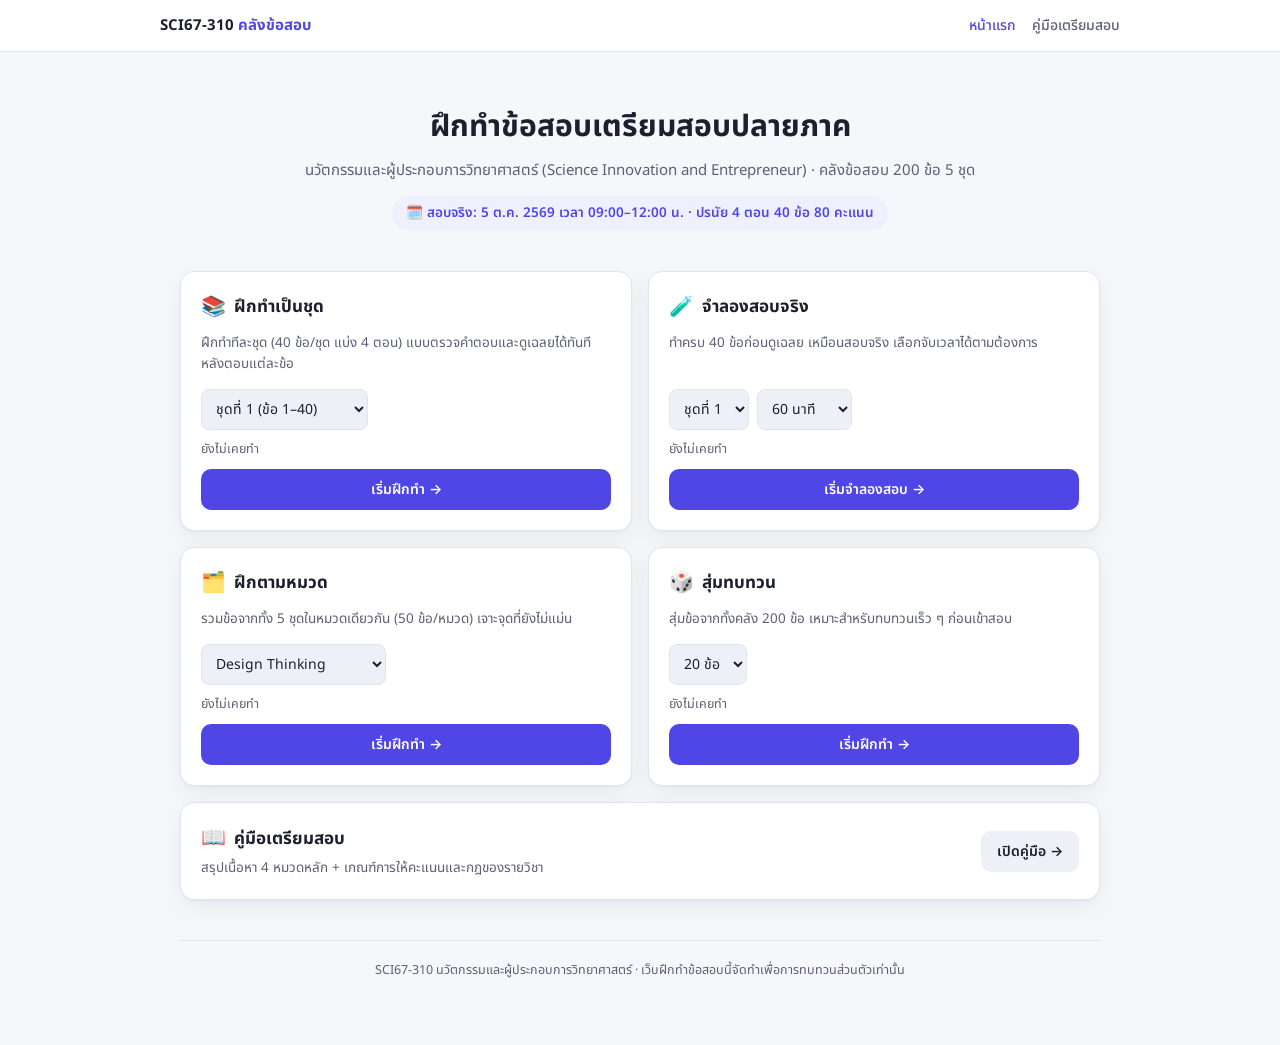
==== index.html @ 2378a569 "Add exam practice website for SCI67-310 Static HTML/CSS/JS site over the 200-question exam bank (5 s" ====
<!DOCTYPE html>
<html lang="th">
<head>
<meta charset="UTF-8">
<meta name="viewport" content="width=device-width, initial-scale=1.0">
<title>คลังข้อสอบ SCI67-310</title>
<meta name="description" content="เว็บฝึกทำข้อสอบเตรียมสอบปลายภาค SCI67-310 นวัตกรรมและผู้ประกอบการวิทยาศาสตร์ 200 ข้อ 5 ชุด พร้อมเฉลย คู่มือ และ hint">
<link rel="stylesheet" href="assets/css/styles.css">
</head>
<body>

<div class="topbar">
  <div class="topbar-inner">
    <div class="brand">SCI67-310 <span>คลังข้อสอบ</span></div>
    <div class="nav-links">
      <a href="index.html" class="active">หน้าแรก</a>
      <a href="guide.html">คู่มือเตรียมสอบ</a>
    </div>
  </div>
</div>

<div class="container">

  <div class="hero">
    <h1>ฝึกทำข้อสอบเตรียมสอบปลายภาค</h1>
    <p>นวัตกรรมและผู้ประกอบการวิทยาศาสตร์ (Science Innovation and Entrepreneur) · คลังข้อสอบ 200 ข้อ 5 ชุด</p>
    <div class="exam-date-chip">🗓️ สอบจริง: 5 ต.ค. 2569 เวลา 09:00–12:00 น. · ปรนัย 4 ตอน 40 ข้อ 80 คะแนน</div>
  </div>

  <div class="grid" style="margin-top: 32px;">

    <div class="card">
      <h2><span class="icon">📚</span> ฝึกทำเป็นชุด</h2>
      <p class="desc">ฝึกทำทีละชุด (40 ข้อ/ชุด แบ่ง 4 ตอน) แบบตรวจคำตอบและดูเฉลยได้ทันทีหลังตอบแต่ละข้อ</p>
      <div class="field-row">
        <select id="set-select">
          <option value="1">ชุดที่ 1 (ข้อ 1–40)</option>
          <option value="2">ชุดที่ 2 (ข้อ 41–80)</option>
          <option value="3">ชุดที่ 3 (ข้อ 81–120)</option>
          <option value="4">ชุดที่ 4 (ข้อ 121–160)</option>
          <option value="5">ชุดที่ 5 (ข้อ 161–200)</option>
        </select>
      </div>
      <div class="last-result" id="result-practice-set"></div>
      <button class="btn btn-primary btn-block" id="btn-practice-set">เริ่มฝึกทำ →</button>
    </div>

    <div class="card">
      <h2><span class="icon">🧪</span> จำลองสอบจริง</h2>
      <p class="desc">ทำครบ 40 ข้อก่อนดูเฉลย เหมือนสอบจริง เลือกจับเวลาได้ตามต้องการ</p>
      <div class="field-row">
        <select id="mock-set-select">
          <option value="1">ชุดที่ 1</option>
          <option value="2">ชุดที่ 2</option>
          <option value="3">ชุดที่ 3</option>
          <option value="4">ชุดที่ 4</option>
          <option value="5">ชุดที่ 5</option>
        </select>
        <select id="mock-timer-select">
          <option value="0">ไม่จับเวลา</option>
          <option value="40">40 นาที</option>
          <option value="60" selected>60 นาที</option>
          <option value="90">90 นาที</option>
        </select>
      </div>
      <div class="last-result" id="result-mock-set"></div>
      <button class="btn btn-primary btn-block" id="btn-mock-set">เริ่มจำลองสอบ →</button>
    </div>

    <div class="card">
      <h2><span class="icon">🗂️</span> ฝึกตามหมวด</h2>
      <p class="desc">รวมข้อจากทั้ง 5 ชุดในหมวดเดียวกัน (50 ข้อ/หมวด) เจาะจุดที่ยังไม่แม่น</p>
      <div class="field-row">
        <select id="part-select">
          <option value="design-thinking">Design Thinking</option>
          <option value="bmc">BMC &amp; Market Sizing</option>
          <option value="ip-patent">IP &amp; Patent Search</option>
          <option value="pitch">Pitch Deck &amp; Strategy</option>
        </select>
      </div>
      <div class="last-result" id="result-practice-part"></div>
      <button class="btn btn-primary btn-block" id="btn-practice-part">เริ่มฝึกทำ →</button>
    </div>

    <div class="card">
      <h2><span class="icon">🎲</span> สุ่มทบทวน</h2>
      <p class="desc">สุ่มข้อจากทั้งคลัง 200 ข้อ เหมาะสำหรับทบทวนเร็ว ๆ ก่อนเข้าสอบ</p>
      <div class="field-row">
        <select id="random-count-select">
          <option value="10">10 ข้อ</option>
          <option value="20" selected>20 ข้อ</option>
          <option value="30">30 ข้อ</option>
          <option value="50">50 ข้อ</option>
        </select>
      </div>
      <div class="last-result" id="result-practice-random"></div>
      <button class="btn btn-primary btn-block" id="btn-practice-random">เริ่มฝึกทำ →</button>
    </div>

  </div>

  <div class="card" style="margin-top: 16px; flex-direction: row; align-items: center; justify-content: space-between;">
    <div>
      <h2 style="margin-bottom:4px;"><span class="icon">📖</span> คู่มือเตรียมสอบ</h2>
      <p class="desc" style="margin:0;">สรุปเนื้อหา 4 หมวดหลัก + เกณฑ์การให้คะแนนและกฎของรายวิชา</p>
    </div>
    <a href="guide.html" class="btn btn-ghost">เปิดคู่มือ →</a>
  </div>

  <footer class="site-footer">
    SCI67-310 นวัตกรรมและผู้ประกอบการวิทยาศาสตร์ · เว็บฝึกทำข้อสอบนี้จัดทำเพื่อการทบทวนส่วนตัวเท่านั้น
  </footer>

</div>

<script src="assets/js/app.js"></script>
<script>
function renderLastResult(elId, key, label) {
  const el = document.getElementById(elId);
  const r = App.loadResult(key);
  if (!r) { el.textContent = 'ยังไม่เคยทำ' + (label ? ' ' + label : ''); return; }
  el.innerHTML = `ล่าสุด: <b>${r.correct}/${r.total}</b> (${r.pct}%) · ${App.formatDate(r.savedAt)}`;
}

renderLastResult('result-practice-set', 'practice:set:' + document.getElementById('set-select').value);
renderLastResult('result-mock-set', 'mock:set:' + document.getElementById('mock-set-select').value);
renderLastResult('result-practice-part', 'practice:part:' + document.getElementById('part-select').value);
renderLastResult('result-practice-random', 'practice:random');

document.getElementById('set-select').addEventListener('change', (e) => {
  renderLastResult('result-practice-set', 'practice:set:' + e.target.value);
});
document.getElementById('mock-set-select').addEventListener('change', (e) => {
  renderLastResult('result-mock-set', 'mock:set:' + e.target.value);
});
document.getElementById('part-select').addEventListener('change', (e) => {
  renderLastResult('result-practice-part', 'practice:part:' + e.target.value);
});

document.getElementById('btn-practice-set').addEventListener('click', () => {
  const set = document.getElementById('set-select').value;
  window.location.href = `quiz.html?mode=practice&set=${set}`;
});

document.getElementById('btn-mock-set').addEventListener('click', () => {
  const set = document.getElementById('mock-set-select').value;
  const timer = document.getElementById('mock-timer-select').value;
  window.location.href = `quiz.html?mode=mock&set=${set}&timer=${timer}`;
});

document.getElementById('btn-practice-part').addEventListener('click', () => {
  const part = document.getElementById('part-select').value;
  window.location.href = `quiz.html?mode=practice&part=${part}`;
});

document.getElementById('btn-practice-random').addEventListener('click', () => {
  const count = document.getElementById('random-count-select').value;
  window.location.href = `quiz.html?mode=practice&random=${count}`;
});
</script>

</body>
</html>
---- assets/css/styles.css ----
@import url('https://fonts.googleapis.com/css2?family=Noto+Sans+Thai:wght@400;500;600;700&family=Inter:wght@400;500;600;700&display=swap');

:root {
  --bg: #f6f7fb;
  --surface: #ffffff;
  --surface-2: #eef0f7;
  --border: #e1e4ee;
  --text: #1b1f2e;
  --text-dim: #5b6072;
  --primary: #4f46e5;
  --primary-dim: #eef1fd;
  --primary-text: #ffffff;
  --accent: #d97706;
  --good: #16a34a;
  --good-bg: #e9f8ef;
  --bad: #dc2626;
  --bad-bg: #fdecec;
  --radius: 14px;
  --shadow: 0 1px 2px rgba(20, 24, 40, 0.04), 0 8px 24px rgba(20, 24, 40, 0.06);
  color-scheme: light dark;
}

@media (prefers-color-scheme: dark) {
  :root:not([data-theme="light"]) {
    --bg: #14151f;
    --surface: #1c1e2b;
    --surface-2: #242737;
    --border: #323548;
    --text: #eef0f7;
    --text-dim: #9ea4bb;
    --primary: #818cf8;
    --primary-dim: #262a45;
    --primary-text: #141522;
    --accent: #f0a93c;
    --good: #4ade80;
    --good-bg: #16331f;
    --bad: #f87171;
    --bad-bg: #3a1a1a;
    --shadow: 0 1px 2px rgba(0, 0, 0, 0.3), 0 8px 24px rgba(0, 0, 0, 0.35);
  }
}

:root[data-theme="dark"] {
  --bg: #14151f;
  --surface: #1c1e2b;
  --surface-2: #242737;
  --border: #323548;
  --text: #eef0f7;
  --text-dim: #9ea4bb;
  --primary: #818cf8;
  --primary-dim: #262a45;
  --primary-text: #141522;
  --accent: #f0a93c;
  --good: #4ade80;
  --good-bg: #16331f;
  --bad: #f87171;
  --bad-bg: #3a1a1a;
  --shadow: 0 1px 2px rgba(0, 0, 0, 0.3), 0 8px 24px rgba(0, 0, 0, 0.35);
}

* { box-sizing: border-box; }

[hidden] { display: none !important; }

html, body {
  margin: 0;
  padding: 0;
  background: var(--bg);
  color: var(--text);
  font-family: 'Noto Sans Thai', 'Inter', -apple-system, BlinkMacSystemFont, sans-serif;
  font-size: 16px;
  line-height: 1.55;
}

a { color: var(--primary); text-decoration: none; }
a:hover { text-decoration: underline; }

.container {
  max-width: 960px;
  margin: 0 auto;
  padding: 24px 20px 64px;
}

.topbar {
  display: flex;
  align-items: center;
  justify-content: space-between;
  gap: 12px;
  padding: 14px 20px;
  border-bottom: 1px solid var(--border);
  background: var(--surface);
  position: sticky;
  top: 0;
  z-index: 10;
}

.topbar-inner {
  max-width: 960px;
  margin: 0 auto;
  width: 100%;
  display: flex;
  align-items: center;
  justify-content: space-between;
  gap: 12px;
}

.brand {
  font-weight: 700;
  font-size: 15px;
  color: var(--text);
}
.brand span { color: var(--primary); }

.nav-links {
  display: flex;
  gap: 16px;
  font-size: 14px;
  font-weight: 500;
}
.nav-links a { color: var(--text-dim); }
.nav-links a.active { color: var(--primary); }

.hero {
  text-align: center;
  padding: 28px 0 8px;
}
.hero h1 {
  font-size: clamp(22px, 4vw, 30px);
  margin: 0 0 8px;
}
.hero p {
  color: var(--text-dim);
  margin: 0;
  font-size: 15px;
}
.exam-date-chip {
  display: inline-flex;
  align-items: center;
  gap: 6px;
  margin-top: 14px;
  padding: 7px 14px;
  border-radius: 999px;
  background: var(--primary-dim);
  color: var(--primary);
  font-weight: 600;
  font-size: 13.5px;
}

.grid {
  display: grid;
  grid-template-columns: repeat(2, 1fr);
  gap: 16px;
  margin-top: 24px;
}
@media (max-width: 640px) {
  .grid { grid-template-columns: 1fr; }
}

.card {
  background: var(--surface);
  border: 1px solid var(--border);
  border-radius: var(--radius);
  padding: 20px;
  box-shadow: var(--shadow);
  display: flex;
  flex-direction: column;
  gap: 10px;
}
.card h2 {
  margin: 0;
  font-size: 17px;
  display: flex;
  align-items: center;
  gap: 8px;
}
.card .icon {
  font-size: 20px;
}
.card p.desc {
  margin: 0;
  color: var(--text-dim);
  font-size: 13.5px;
  flex: 1;
}

.field-row {
  display: flex;
  flex-wrap: wrap;
  gap: 8px;
  margin-top: 4px;
}

select, button, input[type="number"] {
  font-family: inherit;
  font-size: 14px;
}

select {
  padding: 8px 10px;
  border-radius: 8px;
  border: 1px solid var(--border);
  background: var(--surface-2);
  color: var(--text);
}

.btn {
  display: inline-flex;
  align-items: center;
  justify-content: center;
  gap: 6px;
  padding: 10px 16px;
  border-radius: 10px;
  border: none;
  font-weight: 600;
  font-size: 14px;
  cursor: pointer;
  transition: transform 0.05s ease, opacity 0.15s ease;
}
.btn:active { transform: scale(0.98); }
.btn-primary { background: var(--primary); color: var(--primary-text); }
.btn-primary:hover { opacity: 0.92; }
.btn-ghost { background: var(--surface-2); color: var(--text); }
.btn-ghost:hover { opacity: 0.85; }
.btn:disabled { opacity: 0.45; cursor: not-allowed; }
.btn-block { width: 100%; margin-top: auto; }

.badge {
  display: inline-flex;
  align-items: center;
  padding: 3px 10px;
  border-radius: 999px;
  font-size: 12px;
  font-weight: 600;
  background: var(--primary-dim);
  color: var(--primary);
}

.last-result {
  font-size: 12.5px;
  color: var(--text-dim);
}
.last-result b { color: var(--text); }

footer.site-footer {
  text-align: center;
  color: var(--text-dim);
  font-size: 12.5px;
  margin-top: 40px;
  padding-top: 20px;
  border-top: 1px solid var(--border);
}

/* ---------- Quiz page ---------- */

.quiz-topbar {
  display: flex;
  align-items: center;
  gap: 14px;
  flex-wrap: wrap;
}
.progress-track {
  flex: 1;
  height: 8px;
  border-radius: 999px;
  background: var(--surface-2);
  overflow: hidden;
  min-width: 120px;
}
.progress-fill {
  height: 100%;
  background: var(--primary);
  border-radius: 999px;
  transition: width 0.25s ease;
}
.progress-label {
  font-size: 13px;
  color: var(--text-dim);
  white-space: nowrap;
}
.timer {
  font-weight: 700;
  font-size: 14px;
  padding: 5px 10px;
  border-radius: 8px;
  background: var(--surface-2);
}
.timer.low { color: var(--bad); background: var(--bad-bg); }

.question-card {
  background: var(--surface);
  border: 1px solid var(--border);
  border-radius: var(--radius);
  padding: 24px;
  margin-top: 20px;
  box-shadow: var(--shadow);
}
.q-meta {
  display: flex;
  justify-content: space-between;
  align-items: center;
  margin-bottom: 14px;
  flex-wrap: wrap;
  gap: 8px;
}
.q-en {
  font-size: 17px;
  font-weight: 600;
  margin: 0 0 6px;
}
.q-th {
  font-size: 14.5px;
  color: var(--text-dim);
  margin: 0 0 18px;
  font-style: italic;
}

.options {
  display: flex;
  flex-direction: column;
  gap: 10px;
}
.option {
  display: flex;
  align-items: flex-start;
  gap: 12px;
  padding: 13px 14px;
  border: 1.5px solid var(--border);
  border-radius: 10px;
  cursor: pointer;
  background: var(--surface);
  transition: border-color 0.12s ease, background 0.12s ease;
}
.option:hover { border-color: var(--primary); }
.option .opt-key {
  flex-shrink: 0;
  width: 26px;
  height: 26px;
  border-radius: 50%;
  background: var(--surface-2);
  display: flex;
  align-items: center;
  justify-content: center;
  font-weight: 700;
  font-size: 13px;
}
.option .opt-text .opt-en { font-size: 14.5px; }
.option .opt-text .opt-th { font-size: 12.5px; color: var(--text-dim); margin-top: 2px; }
.option.selected { border-color: var(--primary); background: var(--primary-dim); }
.option.selected .opt-key { background: var(--primary); color: var(--primary-text); }
.option.correct { border-color: var(--good); background: var(--good-bg); }
.option.correct .opt-key { background: var(--good); color: #fff; }
.option.incorrect { border-color: var(--bad); background: var(--bad-bg); }
.option.incorrect .opt-key { background: var(--bad); color: #fff; }
.option.disabled { cursor: default; }

.aux-row {
  display: flex;
  gap: 10px;
  margin-top: 16px;
  flex-wrap: wrap;
  align-items: center;
}

.hint-box {
  margin-top: 12px;
  padding: 12px 14px;
  border-radius: 10px;
  background: var(--primary-dim);
  color: var(--text);
  font-size: 13.5px;
  display: flex;
  gap: 8px;
}

.explain-box {
  margin-top: 16px;
  padding: 14px 16px;
  border-radius: 10px;
  background: var(--surface-2);
  font-size: 14px;
}
.explain-box .label {
  font-weight: 700;
  font-size: 12.5px;
  text-transform: uppercase;
  letter-spacing: 0.04em;
  color: var(--text-dim);
  margin-bottom: 6px;
}
.explain-box.wrong-answer { background: var(--bad-bg); }
.explain-box.right-answer { background: var(--good-bg); }

.nav-row {
  display: flex;
  justify-content: space-between;
  gap: 10px;
  margin-top: 20px;
}

/* ---------- Results ---------- */

.score-card {
  text-align: center;
  background: var(--surface);
  border: 1px solid var(--border);
  border-radius: var(--radius);
  padding: 32px 20px;
  box-shadow: var(--shadow);
}
.score-big {
  font-size: 48px;
  font-weight: 800;
  color: var(--primary);
}
.score-sub { color: var(--text-dim); font-size: 14px; margin-top: 4px; }

.part-breakdown {
  margin-top: 20px;
  display: grid;
  gap: 10px;
}
.part-row {
  display: flex;
  align-items: center;
  gap: 10px;
  font-size: 13.5px;
}
.part-row .part-name { width: 230px; flex-shrink: 0; }
.part-bar-track {
  flex: 1;
  height: 8px;
  border-radius: 999px;
  background: var(--surface-2);
  overflow: hidden;
}
.part-bar-fill { height: 100%; background: var(--primary); }
.part-row .part-score { width: 56px; text-align: right; color: var(--text-dim); }

.result-actions {
  display: flex;
  gap: 10px;
  justify-content: center;
  margin-top: 22px;
  flex-wrap: wrap;
}

.review-filter {
  display: flex;
  align-items: center;
  gap: 8px;
  margin: 28px 0 14px;
  font-size: 13.5px;
  color: var(--text-dim);
}

.review-item {
  border: 1px solid var(--border);
  border-radius: 12px;
  padding: 16px 18px;
  margin-bottom: 12px;
  background: var(--surface);
}
.review-item .q-meta .status-badge { font-weight: 700; font-size: 12px; padding: 2px 9px; border-radius: 999px; }
.status-correct { background: var(--good-bg); color: var(--good); }
.status-incorrect { background: var(--bad-bg); color: var(--bad); }
.status-unanswered { background: var(--surface-2); color: var(--text-dim); }

/* ---------- Guide page ---------- */

.guide-section {
  margin-top: 36px;
  scroll-margin-top: 80px;
}
.guide-section h2 {
  font-size: 20px;
  border-bottom: 2px solid var(--primary-dim);
  padding-bottom: 8px;
}
.guide-section h3 {
  font-size: 15.5px;
  margin: 18px 0 6px;
}
.guide-toc {
  display: flex;
  flex-wrap: wrap;
  gap: 8px;
  margin-top: 16px;
}
.guide-toc a {
  padding: 6px 12px;
  border-radius: 999px;
  background: var(--surface-2);
  color: var(--text);
  font-size: 13px;
  font-weight: 500;
}
.def-list { display: grid; gap: 10px; margin: 10px 0; }
.def-item {
  background: var(--surface);
  border: 1px solid var(--border);
  border-radius: 10px;
  padding: 12px 14px;
}
.def-item .term { font-weight: 700; font-size: 14px; color: var(--primary); }
.def-item .desc { font-size: 13.5px; color: var(--text-dim); margin-top: 2px; }
table.guide-table {
  width: 100%;
  border-collapse: collapse;
  margin: 10px 0 18px;
  font-size: 13.5px;
}
table.guide-table th, table.guide-table td {
  border: 1px solid var(--border);
  padding: 8px 10px;
  text-align: left;
}
table.guide-table th { background: var(--surface-2); }

.callout {
  background: var(--primary-dim);
  border-radius: 10px;
  padding: 12px 14px;
  font-size: 13.5px;
  margin: 12px 0;
}

@media (max-width: 480px) {
  .part-row .part-name { width: 150px; font-size: 12.5px; }
  .score-big { font-size: 38px; }
}
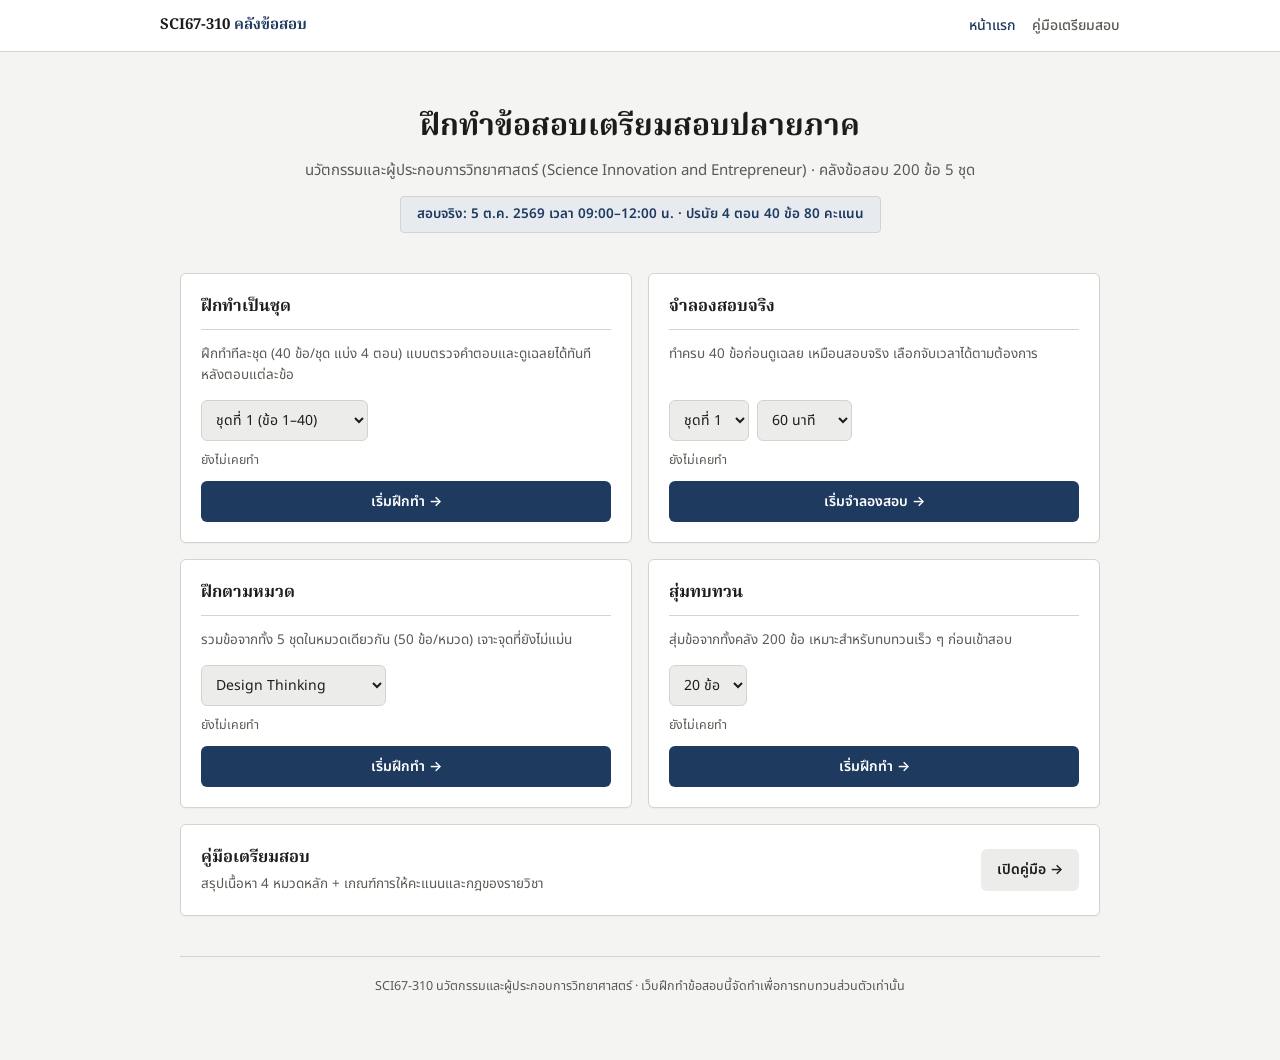
==== commit 11d8ba4d: "Restyle to a formal academic look, remove emoji Swap the purple/indigo palette for a muted navy + se" ====
--- a/index.html
+++ b/index.html
@@ -24,13 +24,13 @@
   <div class="hero">
     <h1>ฝึกทำข้อสอบเตรียมสอบปลายภาค</h1>
     <p>นวัตกรรมและผู้ประกอบการวิทยาศาสตร์ (Science Innovation and Entrepreneur) · คลังข้อสอบ 200 ข้อ 5 ชุด</p>
-    <div class="exam-date-chip">🗓️ สอบจริง: 5 ต.ค. 2569 เวลา 09:00–12:00 น. · ปรนัย 4 ตอน 40 ข้อ 80 คะแนน</div>
+    <div class="exam-date-chip">สอบจริง: 5 ต.ค. 2569 เวลา 09:00–12:00 น. · ปรนัย 4 ตอน 40 ข้อ 80 คะแนน</div>
   </div>
 
   <div class="grid" style="margin-top: 32px;">
 
     <div class="card">
-      <h2><span class="icon">📚</span> ฝึกทำเป็นชุด</h2>
+      <h2>ฝึกทำเป็นชุด</h2>
       <p class="desc">ฝึกทำทีละชุด (40 ข้อ/ชุด แบ่ง 4 ตอน) แบบตรวจคำตอบและดูเฉลยได้ทันทีหลังตอบแต่ละข้อ</p>
       <div class="field-row">
         <select id="set-select">
@@ -46,7 +46,7 @@
     </div>
 
     <div class="card">
-      <h2><span class="icon">🧪</span> จำลองสอบจริง</h2>
+      <h2>จำลองสอบจริง</h2>
       <p class="desc">ทำครบ 40 ข้อก่อนดูเฉลย เหมือนสอบจริง เลือกจับเวลาได้ตามต้องการ</p>
       <div class="field-row">
         <select id="mock-set-select">
@@ -68,7 +68,7 @@
     </div>
 
     <div class="card">
-      <h2><span class="icon">🗂️</span> ฝึกตามหมวด</h2>
+      <h2>ฝึกตามหมวด</h2>
       <p class="desc">รวมข้อจากทั้ง 5 ชุดในหมวดเดียวกัน (50 ข้อ/หมวด) เจาะจุดที่ยังไม่แม่น</p>
       <div class="field-row">
         <select id="part-select">
@@ -83,7 +83,7 @@
     </div>
 
     <div class="card">
-      <h2><span class="icon">🎲</span> สุ่มทบทวน</h2>
+      <h2>สุ่มทบทวน</h2>
       <p class="desc">สุ่มข้อจากทั้งคลัง 200 ข้อ เหมาะสำหรับทบทวนเร็ว ๆ ก่อนเข้าสอบ</p>
       <div class="field-row">
         <select id="random-count-select">
@@ -101,7 +101,7 @@
 
   <div class="card" style="margin-top: 16px; flex-direction: row; align-items: center; justify-content: space-between;">
     <div>
-      <h2 style="margin-bottom:4px;"><span class="icon">📖</span> คู่มือเตรียมสอบ</h2>
+      <h2 style="padding-bottom:0;border-bottom:none;">คู่มือเตรียมสอบ</h2>
       <p class="desc" style="margin:0;">สรุปเนื้อหา 4 หมวดหลัก + เกณฑ์การให้คะแนนและกฎของรายวิชา</p>
     </div>
     <a href="guide.html" class="btn btn-ghost">เปิดคู่มือ →</a>
--- a/assets/css/styles.css
+++ b/assets/css/styles.css
@@ -1,61 +1,61 @@
-@import url('https://fonts.googleapis.com/css2?family=Noto+Sans+Thai:wght@400;500;600;700&family=Inter:wght@400;500;600;700&display=swap');
+@import url('https://fonts.googleapis.com/css2?family=Noto+Serif+Thai:wght@500;600;700&family=Noto+Sans+Thai:wght@400;500;600;700&family=Inter:wght@400;500;600;700&display=swap');
 
 :root {
-  --bg: #f6f7fb;
+  --bg: #f4f4f2;
   --surface: #ffffff;
-  --surface-2: #eef0f7;
-  --border: #e1e4ee;
-  --text: #1b1f2e;
-  --text-dim: #5b6072;
-  --primary: #4f46e5;
-  --primary-dim: #eef1fd;
+  --surface-2: #ececea;
+  --border: #d4d4ce;
+  --text: #1c1c1a;
+  --text-dim: #5a5a54;
+  --primary: #1e3a5f;
+  --primary-dim: #e7ebf0;
   --primary-text: #ffffff;
-  --accent: #d97706;
-  --good: #16a34a;
-  --good-bg: #e9f8ef;
-  --bad: #dc2626;
-  --bad-bg: #fdecec;
-  --radius: 14px;
-  --shadow: 0 1px 2px rgba(20, 24, 40, 0.04), 0 8px 24px rgba(20, 24, 40, 0.06);
+  --accent: #7a5c1e;
+  --good: #1f7a3d;
+  --good-bg: #e7f3ea;
+  --bad: #9c2b2b;
+  --bad-bg: #f6e9e9;
+  --radius: 6px;
+  --shadow: 0 1px 2px rgba(20, 20, 16, 0.04);
   color-scheme: light dark;
 }
 
 @media (prefers-color-scheme: dark) {
   :root:not([data-theme="light"]) {
-    --bg: #14151f;
-    --surface: #1c1e2b;
-    --surface-2: #242737;
-    --border: #323548;
-    --text: #eef0f7;
-    --text-dim: #9ea4bb;
-    --primary: #818cf8;
-    --primary-dim: #262a45;
-    --primary-text: #141522;
-    --accent: #f0a93c;
-    --good: #4ade80;
-    --good-bg: #16331f;
-    --bad: #f87171;
-    --bad-bg: #3a1a1a;
-    --shadow: 0 1px 2px rgba(0, 0, 0, 0.3), 0 8px 24px rgba(0, 0, 0, 0.35);
+    --bg: #15161a;
+    --surface: #1d1f24;
+    --surface-2: #26282e;
+    --border: #3a3c42;
+    --text: #ebebe8;
+    --text-dim: #a2a39e;
+    --primary: #8ba9cc;
+    --primary-dim: #222c38;
+    --primary-text: #12181f;
+    --accent: #c9a862;
+    --good: #5fb57e;
+    --good-bg: #1b2e22;
+    --bad: #c97a7a;
+    --bad-bg: #322020;
+    --shadow: 0 1px 2px rgba(0, 0, 0, 0.3);
   }
 }
 
 :root[data-theme="dark"] {
-  --bg: #14151f;
-  --surface: #1c1e2b;
-  --surface-2: #242737;
-  --border: #323548;
-  --text: #eef0f7;
-  --text-dim: #9ea4bb;
-  --primary: #818cf8;
-  --primary-dim: #262a45;
-  --primary-text: #141522;
-  --accent: #f0a93c;
-  --good: #4ade80;
-  --good-bg: #16331f;
-  --bad: #f87171;
-  --bad-bg: #3a1a1a;
-  --shadow: 0 1px 2px rgba(0, 0, 0, 0.3), 0 8px 24px rgba(0, 0, 0, 0.35);
+  --bg: #15161a;
+  --surface: #1d1f24;
+  --surface-2: #26282e;
+  --border: #3a3c42;
+  --text: #ebebe8;
+  --text-dim: #a2a39e;
+  --primary: #8ba9cc;
+  --primary-dim: #222c38;
+  --primary-text: #12181f;
+  --accent: #c9a862;
+  --good: #5fb57e;
+  --good-bg: #1b2e22;
+  --bad: #c97a7a;
+  --bad-bg: #322020;
+  --shadow: 0 1px 2px rgba(0, 0, 0, 0.3);
 }
 
 * { box-sizing: border-box; }
@@ -72,6 +72,11 @@
   line-height: 1.55;
 }
 
+h1, h2, .brand, .score-big {
+  font-family: 'Noto Serif Thai', 'Inter', Georgia, serif;
+  font-weight: 700;
+}
+
 a { color: var(--primary); text-decoration: none; }
 a:hover { text-decoration: underline; }
 
@@ -138,8 +143,9 @@
   align-items: center;
   gap: 6px;
   margin-top: 14px;
-  padding: 7px 14px;
-  border-radius: 999px;
+  padding: 7px 16px;
+  border: 1px solid var(--border);
+  border-radius: 4px;
   background: var(--primary-dim);
   color: var(--primary);
   font-weight: 600;
@@ -167,14 +173,10 @@
   gap: 10px;
 }
 .card h2 {
-  margin: 0;
-  font-size: 17px;
-  display: flex;
-  align-items: center;
-  gap: 8px;
-}
-.card .icon {
-  font-size: 20px;
+  margin: 0 0 4px;
+  padding-bottom: 10px;
+  font-size: 16.5px;
+  border-bottom: 1px solid var(--border);
 }
 .card p.desc {
   margin: 0;
@@ -197,7 +199,7 @@
 
 select {
   padding: 8px 10px;
-  border-radius: 8px;
+  border-radius: 6px;
   border: 1px solid var(--border);
   background: var(--surface-2);
   color: var(--text);
@@ -209,7 +211,7 @@
   justify-content: center;
   gap: 6px;
   padding: 10px 16px;
-  border-radius: 10px;
+  border-radius: 6px;
   border: none;
   font-weight: 600;
   font-size: 14px;
@@ -228,7 +230,8 @@
   display: inline-flex;
   align-items: center;
   padding: 3px 10px;
-  border-radius: 999px;
+  border: 1px solid var(--border);
+  border-radius: 4px;
   font-size: 12px;
   font-weight: 600;
   background: var(--primary-dim);
@@ -281,7 +284,7 @@
   font-weight: 700;
   font-size: 14px;
   padding: 5px 10px;
-  border-radius: 8px;
+  border-radius: 6px;
   background: var(--surface-2);
 }
 .timer.low { color: var(--bad); background: var(--bad-bg); }
@@ -325,7 +328,7 @@
   gap: 12px;
   padding: 13px 14px;
   border: 1.5px solid var(--border);
-  border-radius: 10px;
+  border-radius: 6px;
   cursor: pointer;
   background: var(--surface);
   transition: border-color 0.12s ease, background 0.12s ease;
@@ -364,18 +367,26 @@
 .hint-box {
   margin-top: 12px;
   padding: 12px 14px;
-  border-radius: 10px;
+  border: 1px solid var(--border);
+  border-left: 3px solid var(--primary);
+  border-radius: 4px;
   background: var(--primary-dim);
   color: var(--text);
   font-size: 13.5px;
-  display: flex;
-  gap: 8px;
+}
+.hint-box .label {
+  font-weight: 700;
+  font-size: 12px;
+  text-transform: uppercase;
+  letter-spacing: 0.04em;
+  color: var(--primary);
+  margin-bottom: 4px;
 }
 
 .explain-box {
   margin-top: 16px;
   padding: 14px 16px;
-  border-radius: 10px;
+  border-radius: 6px;
   background: var(--surface-2);
   font-size: 14px;
 }
@@ -455,12 +466,12 @@
 
 .review-item {
   border: 1px solid var(--border);
-  border-radius: 12px;
+  border-radius: 6px;
   padding: 16px 18px;
   margin-bottom: 12px;
   background: var(--surface);
 }
-.review-item .q-meta .status-badge { font-weight: 700; font-size: 12px; padding: 2px 9px; border-radius: 999px; }
+.review-item .q-meta .status-badge { font-weight: 700; font-size: 12px; padding: 2px 9px; border-radius: 4px; }
 .status-correct { background: var(--good-bg); color: var(--good); }
 .status-incorrect { background: var(--bad-bg); color: var(--bad); }
 .status-unanswered { background: var(--surface-2); color: var(--text-dim); }
@@ -488,7 +499,8 @@
 }
 .guide-toc a {
   padding: 6px 12px;
-  border-radius: 999px;
+  border: 1px solid var(--border);
+  border-radius: 4px;
   background: var(--surface-2);
   color: var(--text);
   font-size: 13px;
@@ -498,7 +510,7 @@
 .def-item {
   background: var(--surface);
   border: 1px solid var(--border);
-  border-radius: 10px;
+  border-radius: 6px;
   padding: 12px 14px;
 }
 .def-item .term { font-weight: 700; font-size: 14px; color: var(--primary); }
@@ -518,7 +530,7 @@
 
 .callout {
   background: var(--primary-dim);
-  border-radius: 10px;
+  border-radius: 6px;
   padding: 12px 14px;
   font-size: 13.5px;
   margin: 12px 0;
